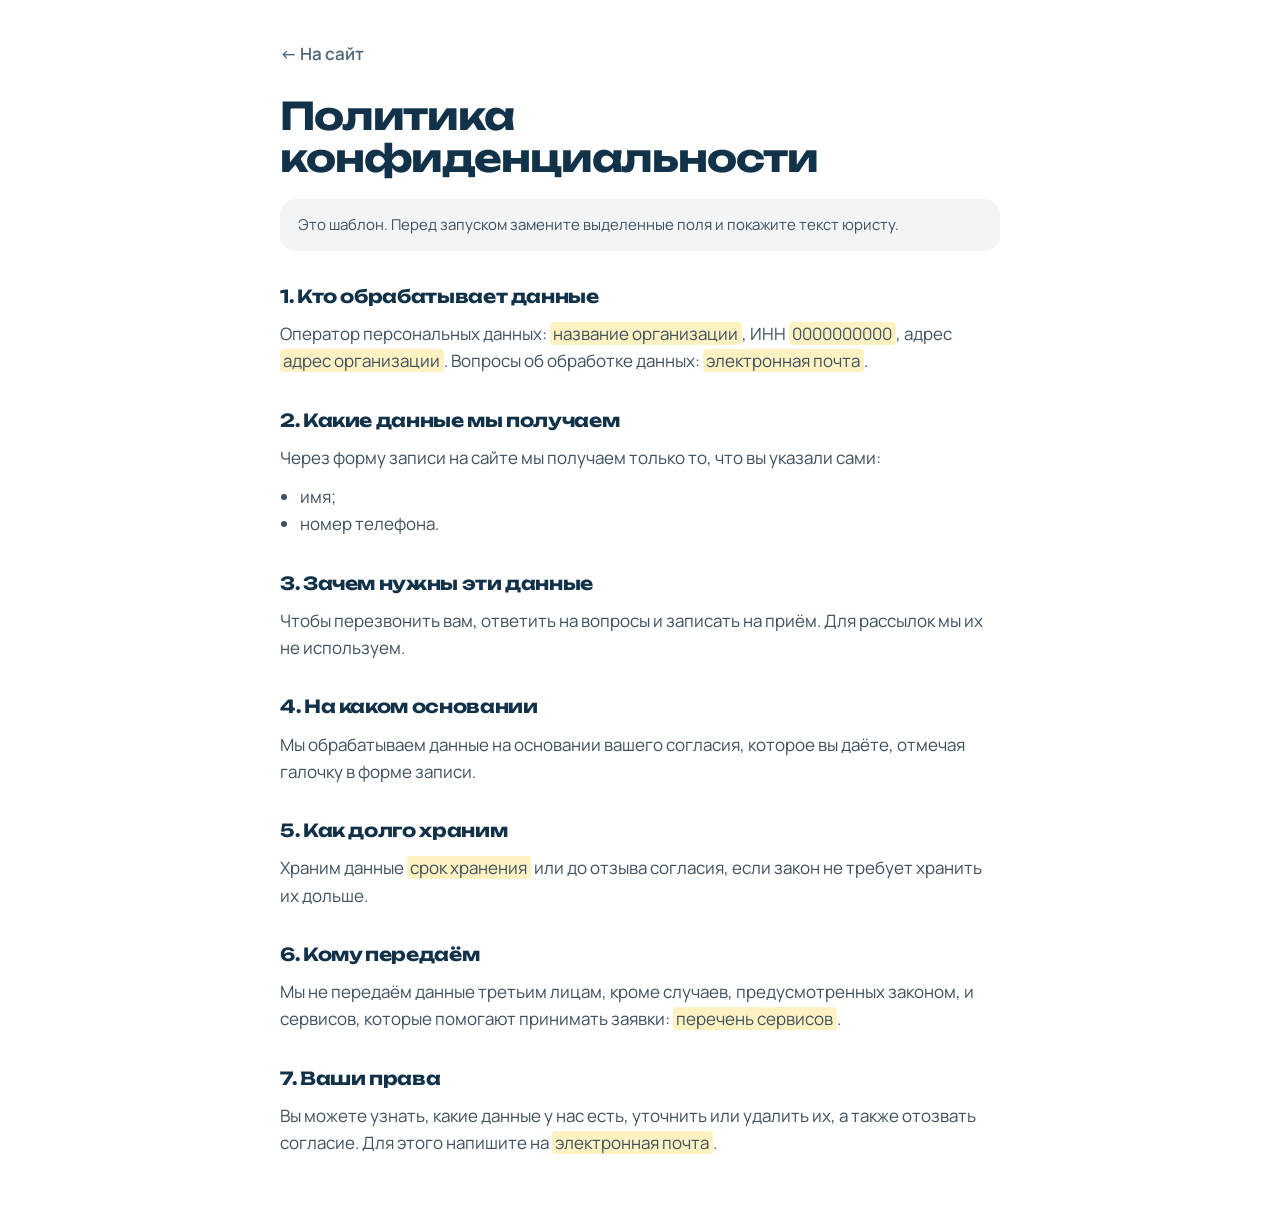
==== politika.html @ e340b9e2 "Сайт смайл-бара «Белизна»: 3D-челюсть в круге, подбор процедуры, было/стало Co-Authored-By: Claude O" ====
<!doctype html>
<html lang="ru">
<head>
<meta charset="utf-8">
<meta name="viewport" content="width=device-width, initial-scale=1">
<title>Политика конфиденциальности</title>
<meta name="robots" content="noindex">
<link rel="preconnect" href="https://fonts.googleapis.com">
<link rel="preconnect" href="https://fonts.gstatic.com" crossorigin>
<link href="https://fonts.googleapis.com/css2?family=Unbounded:wght@700&family=Manrope:wght@400;600&display=swap" rel="stylesheet">
<style>
*, *::before, *::after { box-sizing: border-box; }
body { margin: 0; background: #fff; color: #12324A; font: 400 17px/1.6 "Manrope", system-ui, sans-serif; -webkit-font-smoothing: antialiased; }
main { width: min(720px, 100% - 32px); margin: 0 auto; padding: 40px 0 72px; }
.back { display: inline-block; font-weight: 600; color: #12324A; text-decoration: none; opacity: .75; transition: opacity .25s; }
.back:hover { opacity: 1; }
h1 { margin: 28px 0 0; font: 700 clamp(26px, 5vw, 38px)/1.1 "Unbounded", sans-serif; letter-spacing: -.03em; }
h2 { margin: 34px 0 0; font: 700 18px/1.3 "Unbounded", sans-serif; letter-spacing: -.02em; }
p, li { color: #3E5160; }
p { margin: 12px 0 0; }
ul { margin: 12px 0 0; padding-left: 20px; }
.note { margin-top: 20px; padding: 14px 18px; border-radius: 16px; background: rgb(18 50 74 / .05); font-size: 15px; }
mark { background: #FFF2C2; color: inherit; padding: 0 .2em; border-radius: 4px; }
</style>
</head>
<body>
<main>
  <a class="back" href="index.html">← На сайт</a>
  <h1>Политика конфиденциальности</h1>
  <p class="note">Это шаблон. Перед запуском замените выделенные поля и покажите текст юристу.</p>

  <h2>1. Кто обрабатывает данные</h2>
  <p>Оператор персональных данных: <mark>название организации</mark>, ИНН <mark>0000000000</mark>, адрес <mark>адрес организации</mark>. Вопросы об обработке данных: <mark>электронная почта</mark>.</p>

  <h2>2. Какие данные мы получаем</h2>
  <p>Через форму записи на сайте мы получаем только то, что вы указали сами:</p>
  <ul>
    <li>имя;</li>
    <li>номер телефона.</li>
  </ul>

  <h2>3. Зачем нужны эти данные</h2>
  <p>Чтобы перезвонить вам, ответить на вопросы и записать на приём. Для рассылок мы их не используем.</p>

  <h2>4. На каком основании</h2>
  <p>Мы обрабатываем данные на основании вашего согласия, которое вы даёте, отмечая галочку в форме записи.</p>

  <h2>5. Как долго храним</h2>
  <p>Храним данные <mark>срок хранения</mark> или до отзыва согласия, если закон не требует хранить их дольше.</p>

  <h2>6. Кому передаём</h2>
  <p>Мы не передаём данные третьим лицам, кроме случаев, предусмотренных законом, и сервисов, которые помогают принимать заявки: <mark>перечень сервисов</mark>.</p>

  <h2>7. Ваши права</h2>
  <p>Вы можете узнать, какие данные у нас есть, уточнить или удалить их, а также отозвать согласие. Для этого напишите на <mark>электронная почта</mark>.</p>
</main>
</body>
</html>
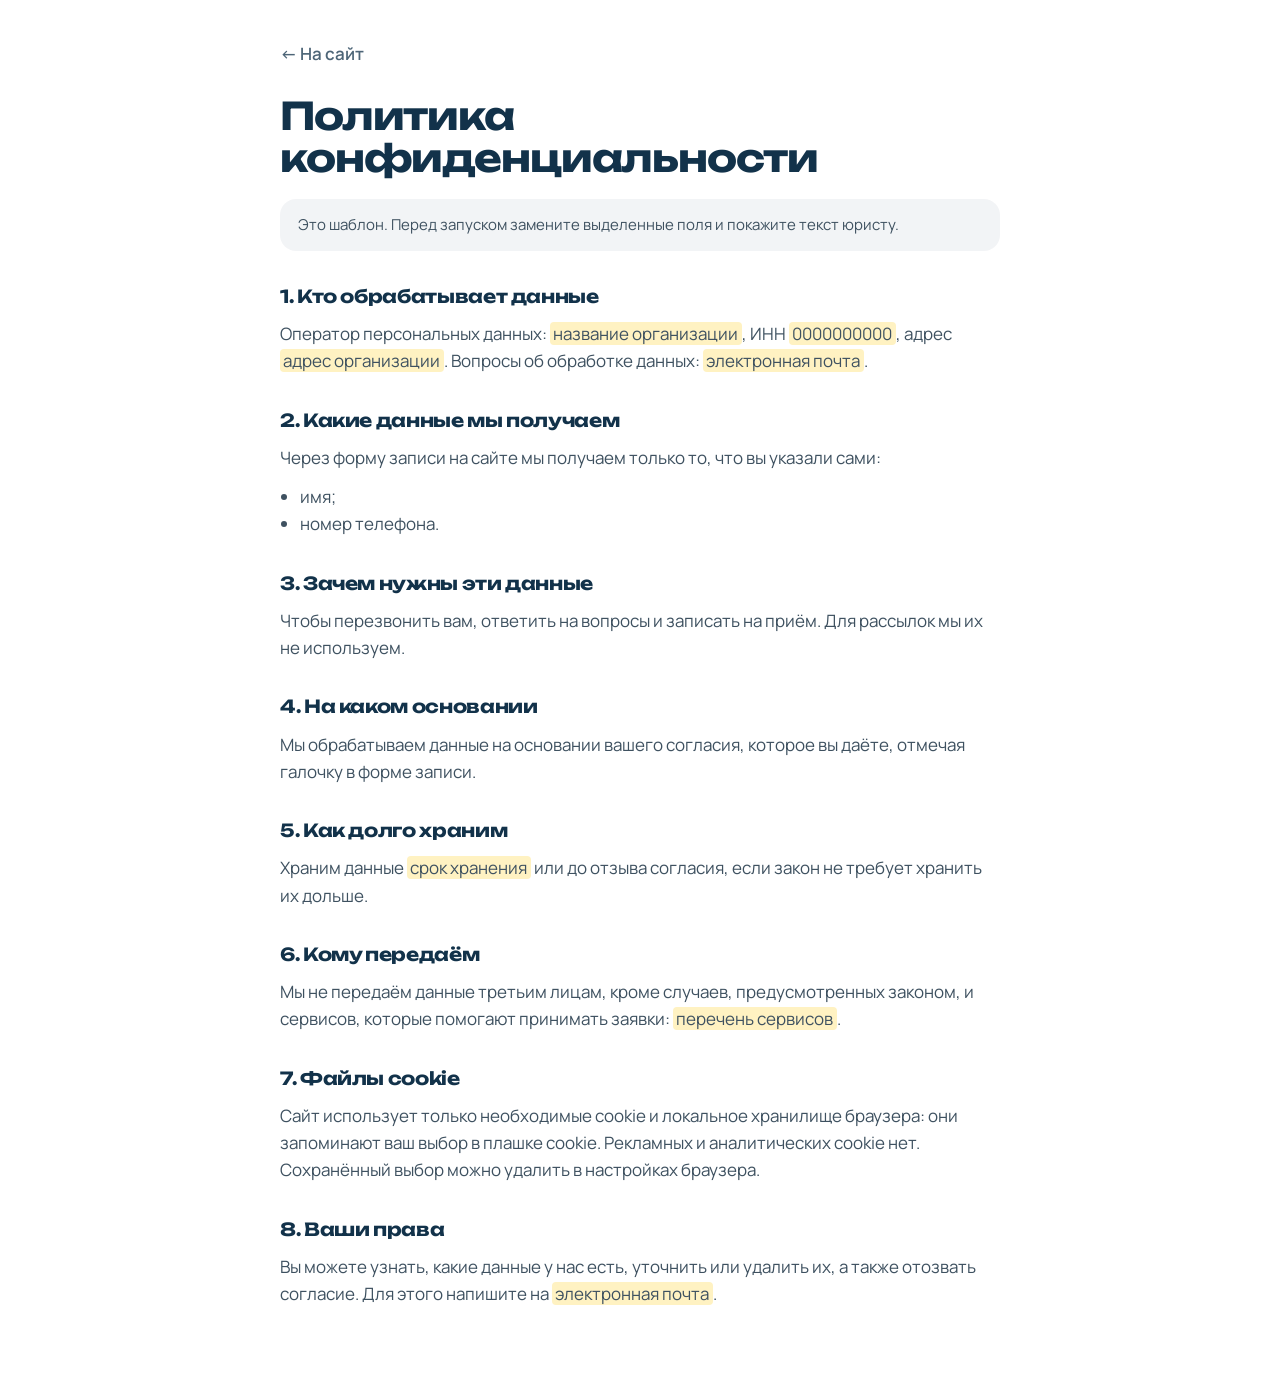
==== commit d58e15e7: "Плашка cookie, раздел про cookie в политике, заметнее размытие под окном политики Co-Authored-By: Cl" ====
--- a/politika.html
+++ b/politika.html
@@ -51,7 +51,10 @@
   <h2>6. Кому передаём</h2>
   <p>Мы не передаём данные третьим лицам, кроме случаев, предусмотренных законом, и сервисов, которые помогают принимать заявки: <mark>перечень сервисов</mark>.</p>
 
-  <h2>7. Ваши права</h2>
+  <h2>7. Файлы cookie</h2>
+  <p>Сайт использует только необходимые cookie и локальное хранилище браузера: они запоминают ваш выбор в плашке cookie. Рекламных и аналитических cookie нет. Сохранённый выбор можно удалить в настройках браузера.</p>
+
+  <h2>8. Ваши права</h2>
   <p>Вы можете узнать, какие данные у нас есть, уточнить или удалить их, а также отозвать согласие. Для этого напишите на <mark>электронная почта</mark>.</p>
 </main>
 </body>
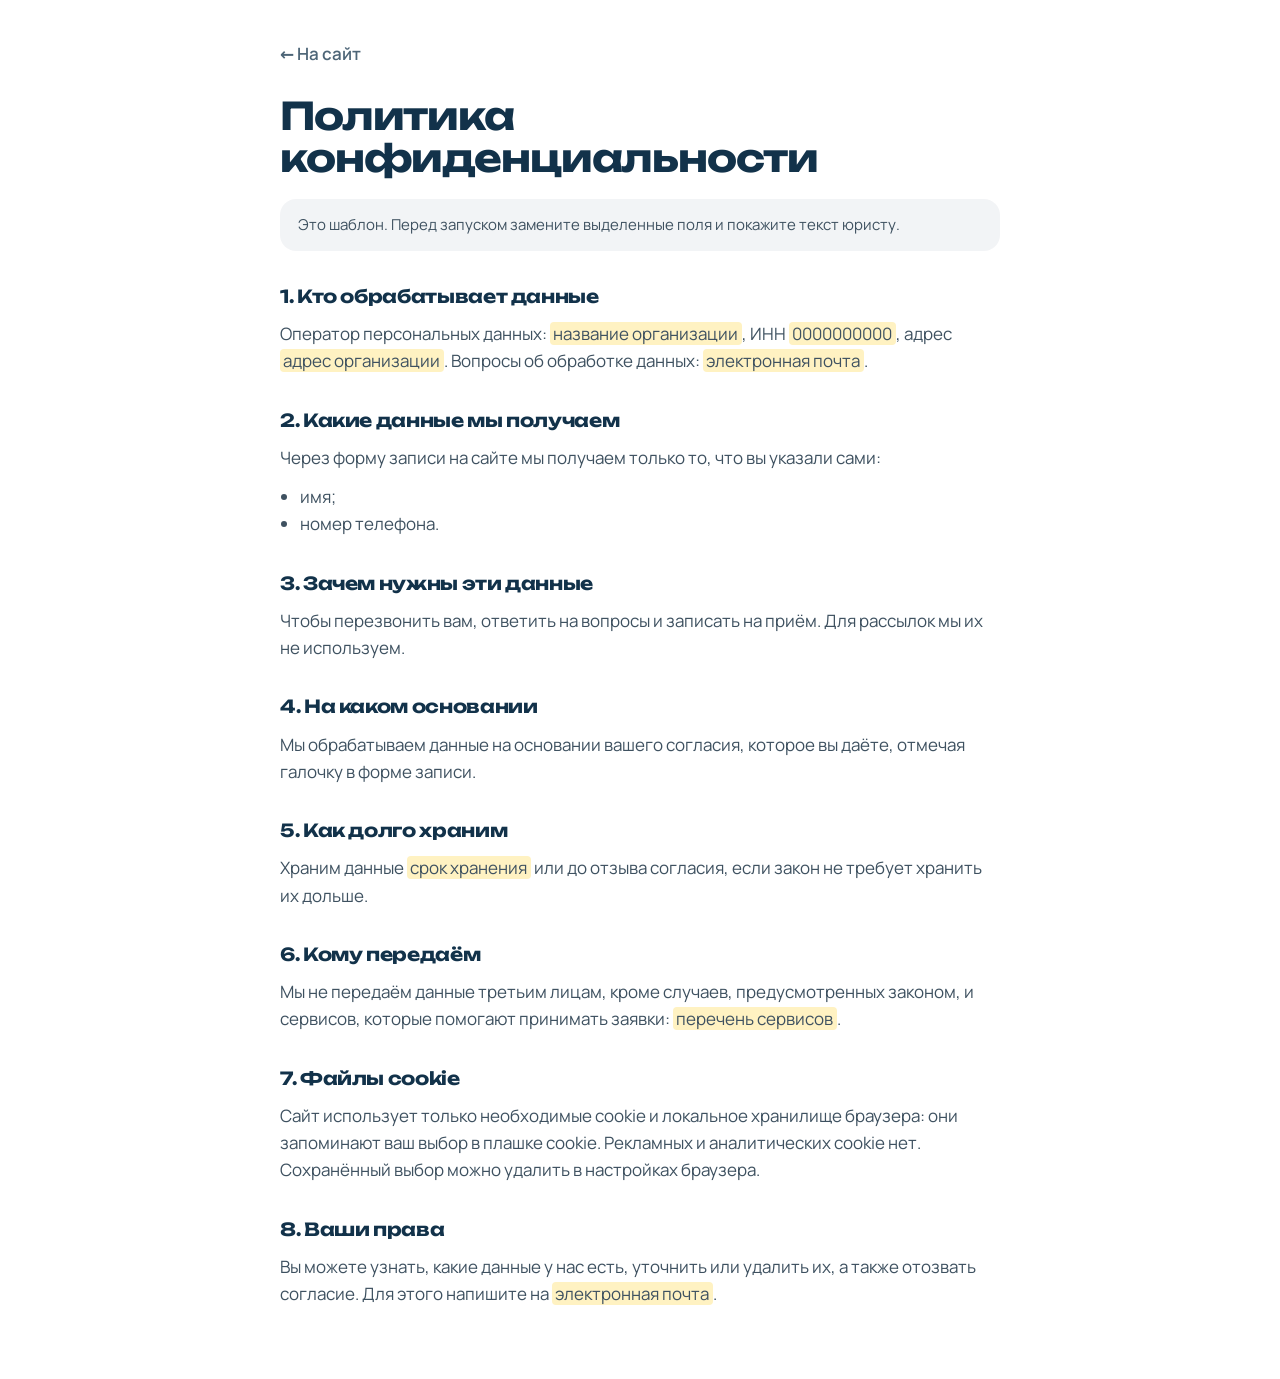
==== commit 472e3bdc: "Шрифты Manrope и Unbounded лежат на сайте, без запросов к Google Fonts Co-Authored-By: Claude Sonnet" ====
--- a/politika.html
+++ b/politika.html
@@ -3,12 +3,17 @@
 <head>
 <meta charset="utf-8">
 <meta name="viewport" content="width=device-width, initial-scale=1">
+<meta name="robots" content="noindex">
+<link rel="canonical" href="https://anufriev163.github.io/belizna/">
 <title>Политика конфиденциальности</title>
 <meta name="robots" content="noindex">
-<link rel="preconnect" href="https://fonts.googleapis.com">
-<link rel="preconnect" href="https://fonts.gstatic.com" crossorigin>
-<link href="https://fonts.googleapis.com/css2?family=Unbounded:wght@700&family=Manrope:wght@400;600&display=swap" rel="stylesheet">
 <style>
+@font-face { font-family: "Manrope"; font-style: normal; font-weight: 400 600; font-display: swap; src: url(vendor/fonts/manrope-cyrillic.woff2) format("woff2"); unicode-range: U+0301, U+0400-045F, U+0490-0491, U+04B0-04B1, U+2116; }
+@font-face { font-family: "Manrope"; font-style: normal; font-weight: 400 600; font-display: swap; src: url(vendor/fonts/manrope-latin-ext.woff2) format("woff2"); unicode-range: U+0100-02BA, U+02BD-02C5, U+02C7-02CC, U+02CE-02D7, U+02DD-02FF, U+0304, U+0308, U+0329, U+1D00-1DBF, U+1E00-1E9F, U+1EF2-1EFF, U+2020, U+20A0-20AB, U+20AD-20C4, U+2113, U+2C60-2C7F, U+A720-A7FF; }
+@font-face { font-family: "Manrope"; font-style: normal; font-weight: 400 600; font-display: swap; src: url(vendor/fonts/manrope-latin.woff2) format("woff2"); unicode-range: U+0000-00FF, U+0131, U+0152-0153, U+02BB-02BC, U+02C6, U+02DA, U+02DC, U+0304, U+0308, U+0329, U+2000-206F, U+20AC, U+2122, U+2191, U+2193, U+2212, U+2215, U+FEFF, U+FFFD; }
+@font-face { font-family: "Unbounded"; font-style: normal; font-weight: 500 700; font-display: swap; src: url(vendor/fonts/unbounded-cyrillic.woff2) format("woff2"); unicode-range: U+0301, U+0400-045F, U+0490-0491, U+04B0-04B1, U+2116; }
+@font-face { font-family: "Unbounded"; font-style: normal; font-weight: 500 700; font-display: swap; src: url(vendor/fonts/unbounded-latin-ext.woff2) format("woff2"); unicode-range: U+0100-02BA, U+02BD-02C5, U+02C7-02CC, U+02CE-02D7, U+02DD-02FF, U+0304, U+0308, U+0329, U+1D00-1DBF, U+1E00-1E9F, U+1EF2-1EFF, U+2020, U+20A0-20AB, U+20AD-20C4, U+2113, U+2C60-2C7F, U+A720-A7FF; }
+@font-face { font-family: "Unbounded"; font-style: normal; font-weight: 500 700; font-display: swap; src: url(vendor/fonts/unbounded-latin.woff2) format("woff2"); unicode-range: U+0000-00FF, U+0131, U+0152-0153, U+02BB-02BC, U+02C6, U+02DA, U+02DC, U+0304, U+0308, U+0329, U+2000-206F, U+20AC, U+2122, U+2191, U+2193, U+2212, U+2215, U+FEFF, U+FFFD; }
 *, *::before, *::after { box-sizing: border-box; }
 body { margin: 0; background: #fff; color: #12324A; font: 400 17px/1.6 "Manrope", system-ui, sans-serif; -webkit-font-smoothing: antialiased; }
 main { width: min(720px, 100% - 32px); margin: 0 auto; padding: 40px 0 72px; }
